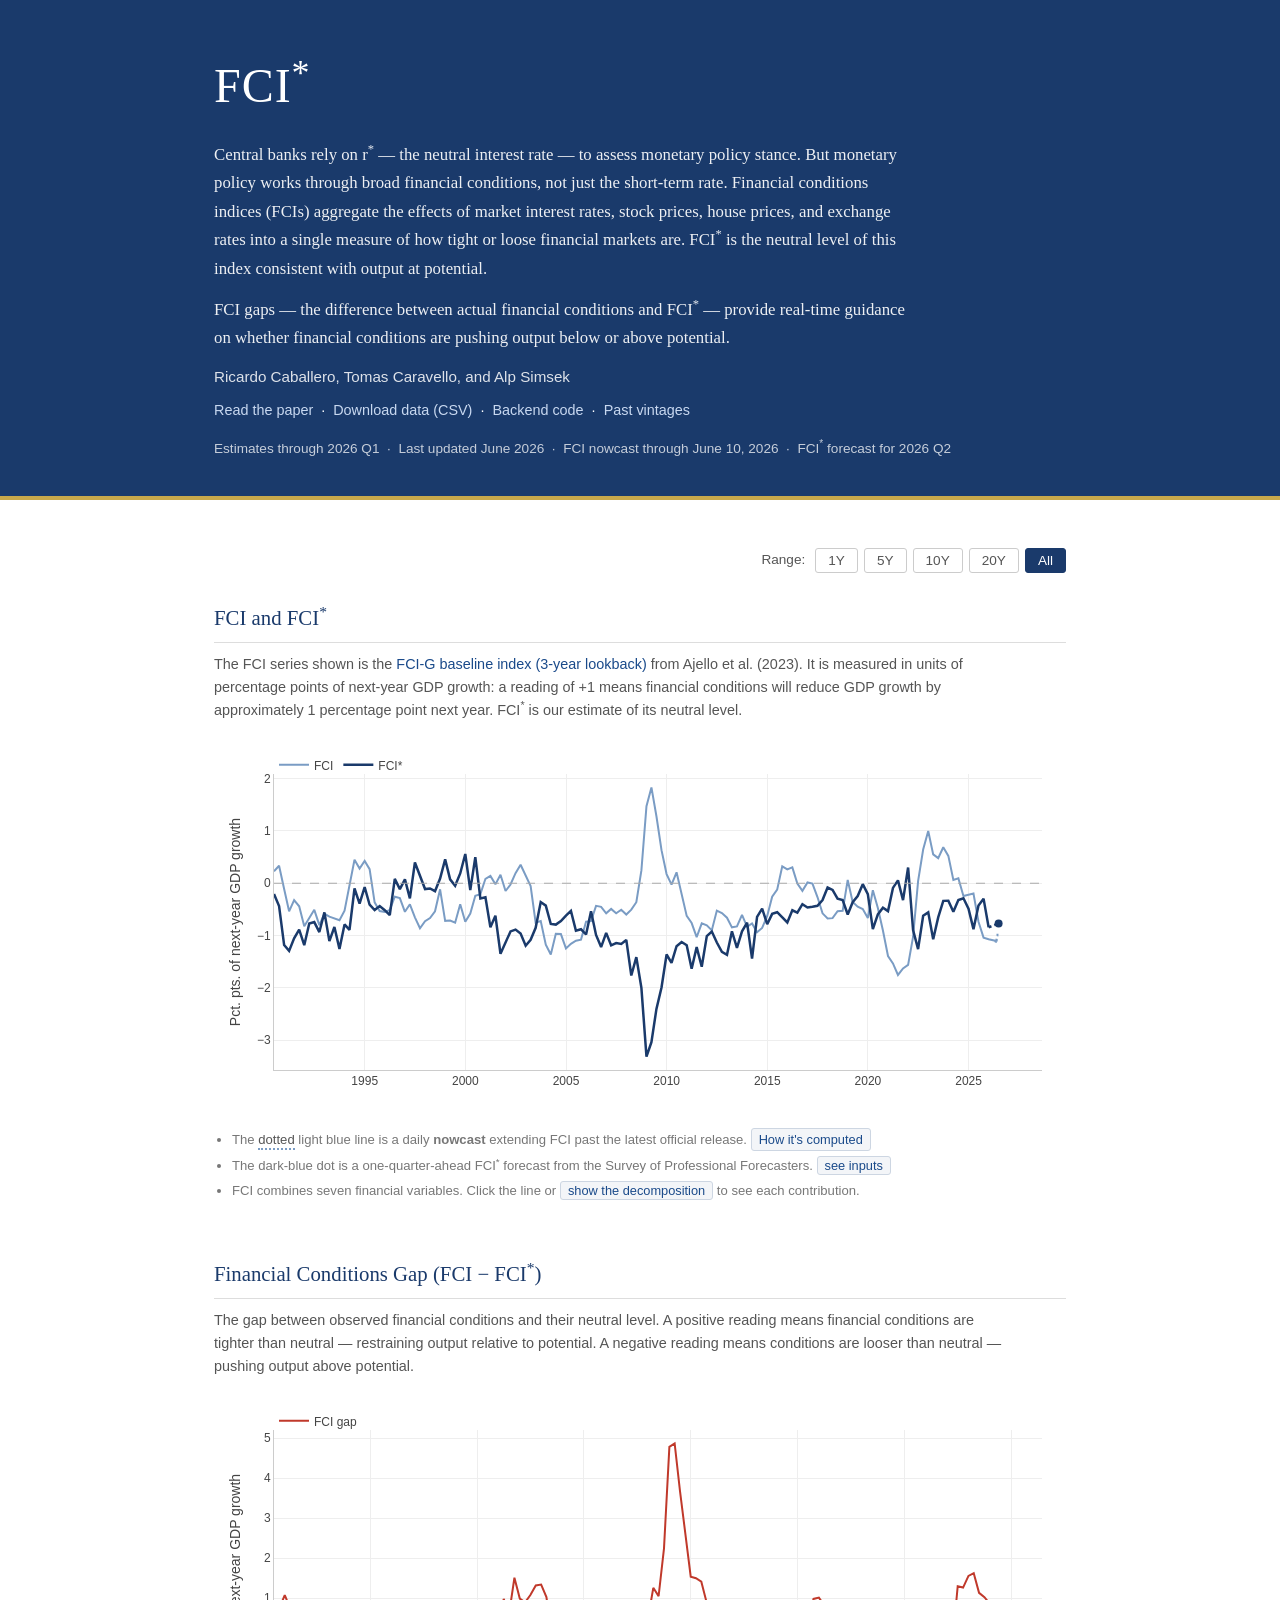
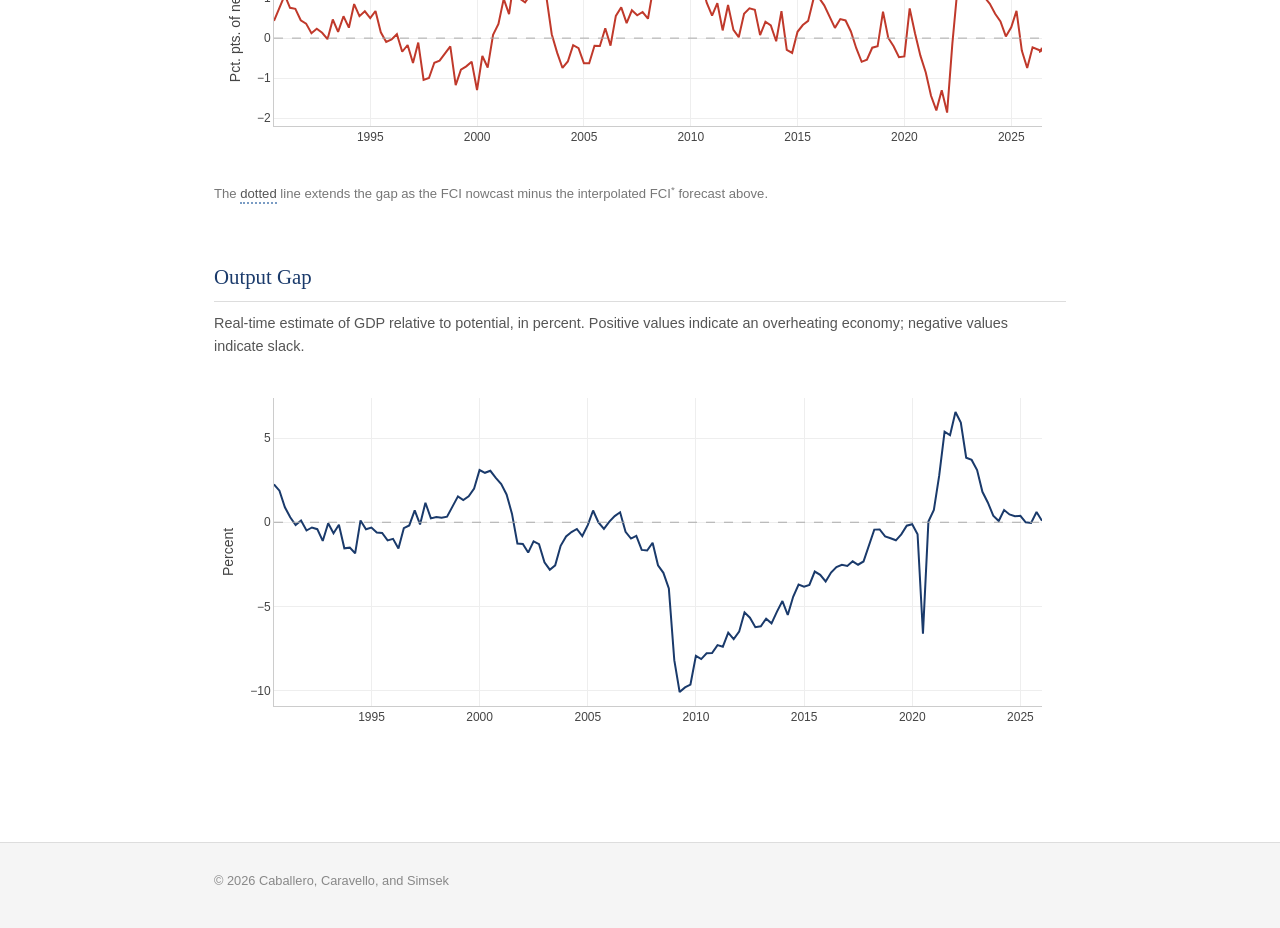
==== frontend/src/index.html @ 3a8e003f "Refine Figure 1 forecast captions - First bullet: 'dotted light blue line' to distinguish it from th" ====
<!DOCTYPE html>
<html lang="en">
<head>
  <meta charset="UTF-8">
  <meta name="viewport" content="width=device-width, initial-scale=1.0">
  <title>FCI* — The Neutral Financial Conditions Index</title>
  <link rel="stylesheet" href="style.css">
  <!-- Plotly.js: loaded from CDN, no install needed -->
  <script src="https://cdn.plot.ly/plotly-2.32.0.min.js"></script>
</head>

<body>

  <!-- ============================================================
       HEADER
       ============================================================ -->
  <header>
    <div class="container">
      <h1>FCI<span class="star">*</span></h1>
      <p class="subtitle">
        Central banks rely on r<span class="star">*</span> — the neutral interest rate — to assess monetary
        policy stance. But monetary policy works through broad financial conditions, not just the short-term
        rate. Financial conditions indices (FCIs) aggregate the effects of market interest rates, stock prices,
        house prices, and exchange rates into a single measure of how tight or loose financial markets are.
        FCI<span class="star">*</span> is the neutral level of this index consistent with output at potential.
      </p>
      <p class="subtitle">
        FCI gaps — the difference between actual financial conditions and FCI<span class="star">*</span> —
        provide real-time guidance on whether financial conditions are pushing output below or above potential.
      </p>
      <p class="header-authors">Ricardo Caballero, Tomas Caravello, and Alp Simsek</p>
      <p class="header-links">
        <a href="FCIstarPublic.pdf" target="_blank">Read the paper</a>
        &nbsp;·&nbsp;
        <a href="../../backend/data/output/fcistar.csv" download>Download data (CSV)</a>
        &nbsp;·&nbsp;
        <a href="https://github.com/alp-simsek/fcistar/tree/main/backend" target="_blank">Backend code</a>
        &nbsp;·&nbsp;
        <a href="https://github.com/alp-simsek/fcistar/tree/main/backend/data/output/vintages" target="_blank">Past vintages</a>
      </p>
      <p class="last-updated">
        Estimates through <span id="last-updated-date">—</span>
        &nbsp;·&nbsp;
        Last updated <span id="last-refreshed-date">—</span>
        &nbsp;·&nbsp;
        FCI nowcast through <span id="nowcast-through-date">—</span><span id="forecast-header" hidden>
        &nbsp;·&nbsp;
        FCI<span class="star">*</span> forecast for <span id="fcistar-forecast-quarter">—</span></span>
      </p>
    </div>
  </header>

  <!-- ============================================================
       CHARTS
       ============================================================ -->
  <main>
    <div class="container">

      <!-- Global date-range control: changes x-axis on all three charts -->
      <nav class="range-buttons" aria-label="Date range">
        <span class="range-label">Range:</span>
        <button type="button" data-years="1">1Y</button>
        <button type="button" data-years="5">5Y</button>
        <button type="button" data-years="10">10Y</button>
        <button type="button" data-years="20">20Y</button>
        <button type="button" data-years="all" class="active">All</button>
      </nav>

      <!-- Chart 1: FCI and FCI* together (main chart) -->
      <section class="chart-section">
        <h2>FCI and FCI<span class="star">*</span></h2>
        <p class="chart-description">
          The FCI series shown is the
          <a href="https://www.federalreserve.gov/econres/notes/feds-notes/a-new-index-to-measure-us-financial-conditions-20230630.html" target="_blank">FCI-G baseline index (3-year lookback)</a>
          from Ajello et al. (2023). It is measured in units of percentage points of next-year GDP growth:
          a reading of +1 means financial conditions will reduce GDP growth by approximately 1 percentage point next year.
          FCI<span class="star">*</span> is our estimate of its neutral level.
        </p>
        <div id="chart-fci-and-star"></div>
        <ul class="chart-note note-line">
          <li>The <span class="dotted-key">dotted</span> light blue line is a daily <strong>nowcast</strong>
            extending FCI past the latest official release. <a href="nowcast.html" class="pill">How it's computed</a></li>
          <li id="forecast-bullet" hidden>The dark-blue dot is a one-quarter-ahead FCI<span class="star">*</span>
            forecast from the Survey of Professional Forecasters.
            <button type="button" class="pill" id="forecast-details-toggle">see inputs</button></li>
          <li>FCI combines seven financial variables. Click the line or
            <button type="button" class="pill inline-toggle" data-view="decomp">show the decomposition</button>
            to see each contribution.</li>
        </ul>
        <p class="chart-note note-line forecast-detail" id="forecast-detail" hidden><span id="forecast-detail-text"></span></p>
        <p class="chart-note note-decomp">Each bar is a variable's contribution to FCI; the nowcast is hatched.
          Click a bar or <button type="button" class="pill inline-toggle" data-view="line">back to FCI &amp; FCI*</button>.</p>
      </section>

      <!-- Chart 2: FCI gap -->
      <section class="chart-section">
        <h2>Financial Conditions Gap (FCI &minus; FCI<span class="star">*</span>)</h2>
        <p class="chart-description">
          The gap between observed financial conditions and their neutral level.
          A positive reading means financial conditions are tighter than neutral
          — restraining output relative to potential. A negative reading means conditions are
          looser than neutral — pushing output above potential.
        </p>
        <div id="chart-fci-gap"></div>
        <p class="chart-note">
          The <span class="dotted-key">dotted</span> line extends the gap as the FCI nowcast minus the
          interpolated FCI<span class="star">*</span> forecast above.
        </p>
      </section>

      <!-- Chart 3: Output gap -->
      <section class="chart-section">
        <h2>Output Gap</h2>
        <p class="chart-description">
          Real-time estimate of GDP relative to potential, in percent.
          Positive values indicate an overheating economy; negative values indicate slack.
        </p>
        <div id="chart-ygap"></div>
      </section>

    </div>
  </main>

  <!-- ============================================================
       FOOTER
       ============================================================ -->
  <footer>
    <div class="container">
      <p class="footer-note">© 2026 Caballero, Caravello, and Simsek</p>
    </div>
  </footer>

  <!-- main.js: loads the data and draws the charts -->
  <script src="main.js"></script>

</body>
</html>
---- frontend/src/style.css ----
/* =============================================================
   FCI* Website — Stylesheet
   Design reference: NY Fed r-star page (clean, academic, minimal)
   ============================================================= */


/* -------------------------------------------------------------
   1. RESET & BASE
   A browser applies its own default styles before your CSS runs.
   This section overrides the worst offenders for consistency.
   ------------------------------------------------------------- */
*, *::before, *::after {
  box-sizing: border-box;   /* padding counts inside width, not outside */
  margin: 0;
  padding: 0;
}

body {
  font-family: Georgia, 'Times New Roman', serif;
  font-size: 16px;
  line-height: 1.6;
  color: #222;
  background-color: #fff;
}

a {
  color: #1a4a8a;
  text-decoration: none;
}

a:hover {
  text-decoration: underline;
}


/* -------------------------------------------------------------
   2. LAYOUT
   .container centers content and caps its width so long lines
   don't stretch uncomfortably on wide monitors.
   ------------------------------------------------------------- */
.container {
  max-width: 900px;
  margin: 0 auto;
  padding: 0 24px;
}


/* -------------------------------------------------------------
   3. SUPERSCRIPT STAR
   The * in FCI* should look like a superscript but slightly
   larger than the default <sup> tag, which tends to look tiny.
   ------------------------------------------------------------- */
.star {
  font-size: 0.75em;
  vertical-align: super;
  line-height: 0;   /* prevents the superscript from pushing line height up */
}


/* -------------------------------------------------------------
   4. HEADER
   ------------------------------------------------------------- */
header {
  background-color: #1a3a6b;
  color: #fff;
  padding: 48px 0 36px;
  border-bottom: 4px solid #c8a84b;   /* gold accent line */
}

header h1 {
  font-size: 3rem;
  font-weight: normal;
  letter-spacing: 0.02em;
  margin-bottom: 16px;
}

header .subtitle {
  font-size: 1.05rem;
  line-height: 1.7;
  max-width: 700px;
  opacity: 0.92;
  margin-bottom: 12px;
}

header .subtitle:last-of-type {
  margin-bottom: 20px;
}

header .header-authors {
  font-size: 0.95rem;
  font-family: 'Helvetica Neue', Arial, sans-serif;
  opacity: 0.85;
  margin-bottom: 10px;
}

header .header-links {
  font-size: 0.9rem;
  font-family: 'Helvetica Neue', Arial, sans-serif;
  margin-bottom: 16px;
}

header .header-links a {
  color: #c8d8f0;
}

header .header-links a:hover {
  color: #fff;
  text-decoration: underline;
}

header .last-updated {
  font-size: 0.85rem;
  font-family: 'Helvetica Neue', Arial, sans-serif;
  opacity: 0.75;
}


/* -------------------------------------------------------------
   5. CHART SECTIONS
   ------------------------------------------------------------- */
main {
  padding: 48px 0 32px;
}

.range-buttons {
  display: flex;
  align-items: center;
  gap: 6px;
  justify-content: flex-end;
  margin-bottom: 28px;
  font-family: 'Helvetica Neue', Arial, sans-serif;
}

.range-buttons .range-label {
  font-size: 0.85rem;
  color: #555;
  margin-right: 4px;
}

.range-buttons button {
  appearance: none;
  background: #fff;
  border: 1px solid #ccc;
  color: #555;
  padding: 4px 12px;
  font-size: 0.85rem;
  font-family: inherit;
  cursor: pointer;
  border-radius: 3px;
  transition: background-color 0.15s, border-color 0.15s, color 0.15s;
}

.range-buttons button:hover {
  background: #f0f0f0;
}

.range-buttons button.active {
  background: #1a3a6b;
  border-color: #1a3a6b;
  color: #fff;
}

.chart-section {
  margin-bottom: 56px;
}

.chart-section h2 {
  font-size: 1.3rem;
  font-weight: normal;
  color: #1a3a6b;
  border-bottom: 1px solid #ddd;
  padding-bottom: 8px;
  margin-bottom: 10px;
}

.chart-description {
  font-size: 0.9rem;
  color: #555;
  margin-bottom: 16px;
  max-width: 800px;
  font-family: 'Helvetica Neue', Arial, sans-serif;
  line-height: 1.6;
}

.chart-description a {
  color: #1a4a8a;
}

/* Small caption under a chart (e.g. explaining the dotted nowcast line) */
.chart-note {
  font-size: 0.82rem;
  color: #777;
  margin-top: 10px;
  max-width: 800px;
  font-family: 'Helvetica Neue', Arial, sans-serif;
  line-height: 1.5;
}
ul.chart-note { padding-left: 18px; }
ul.chart-note li { margin-bottom: 5px; }
.chart-note a { color: #1a4a8a; }
.dotted-key {
  border-bottom: 2px dotted #7a9cc4;
  padding-bottom: 1px;
  color: #555;
}

/* Small inline "pill" used for caption links/buttons (How it's computed, decomposition toggle,
   Back to FCI*) so every clickable caption action looks the same — a colored box, not an arrow. */
.pill {
  appearance: none;
  display: inline-block;
  background: #f3f5f8;
  border: 1px solid #cdd6e2;
  color: #1a4a8a;
  padding: 1px 7px;
  font-size: 0.8rem;
  font-family: inherit;
  border-radius: 3px;
  cursor: pointer;
  white-space: nowrap;
  text-decoration: none;
  vertical-align: baseline;
}
.pill:hover { background: #e7edf5; }
.back-nav { margin: 0 0 28px; }

/* Swap the Figure 1 caption note between the line and decomposition views */
.note-decomp { display: none; }
body.decomp-on .note-line { display: none; }
body.decomp-on .note-decomp { display: block; }

/* Inline "see inputs" reveal under Figure 1 — the SPF forecast detail box */
.forecast-detail {
  background: #f3f5f8;
  border-left: 3px solid #1a4a8a;
  padding: 8px 12px;
  border-radius: 3px;
  margin-top: 8px;
}

/* The chart div itself — Plotly will size the chart inside this */
#chart-fci-gap,
#chart-fci-and-star,
#chart-ygap {
  width: 100%;
  height: 380px;
}


/* -------------------------------------------------------------
   6. FOOTER
   ------------------------------------------------------------- */
footer {
  background-color: #f5f5f5;
  border-top: 1px solid #ddd;
  padding: 28px 0;
  font-family: 'Helvetica Neue', Arial, sans-serif;
  font-size: 0.875rem;
  color: #555;
}

footer p {
  margin-bottom: 8px;
}

footer a {
  color: #1a4a8a;
}

.footer-note {
  color: #888;
  font-size: 0.8rem;
}
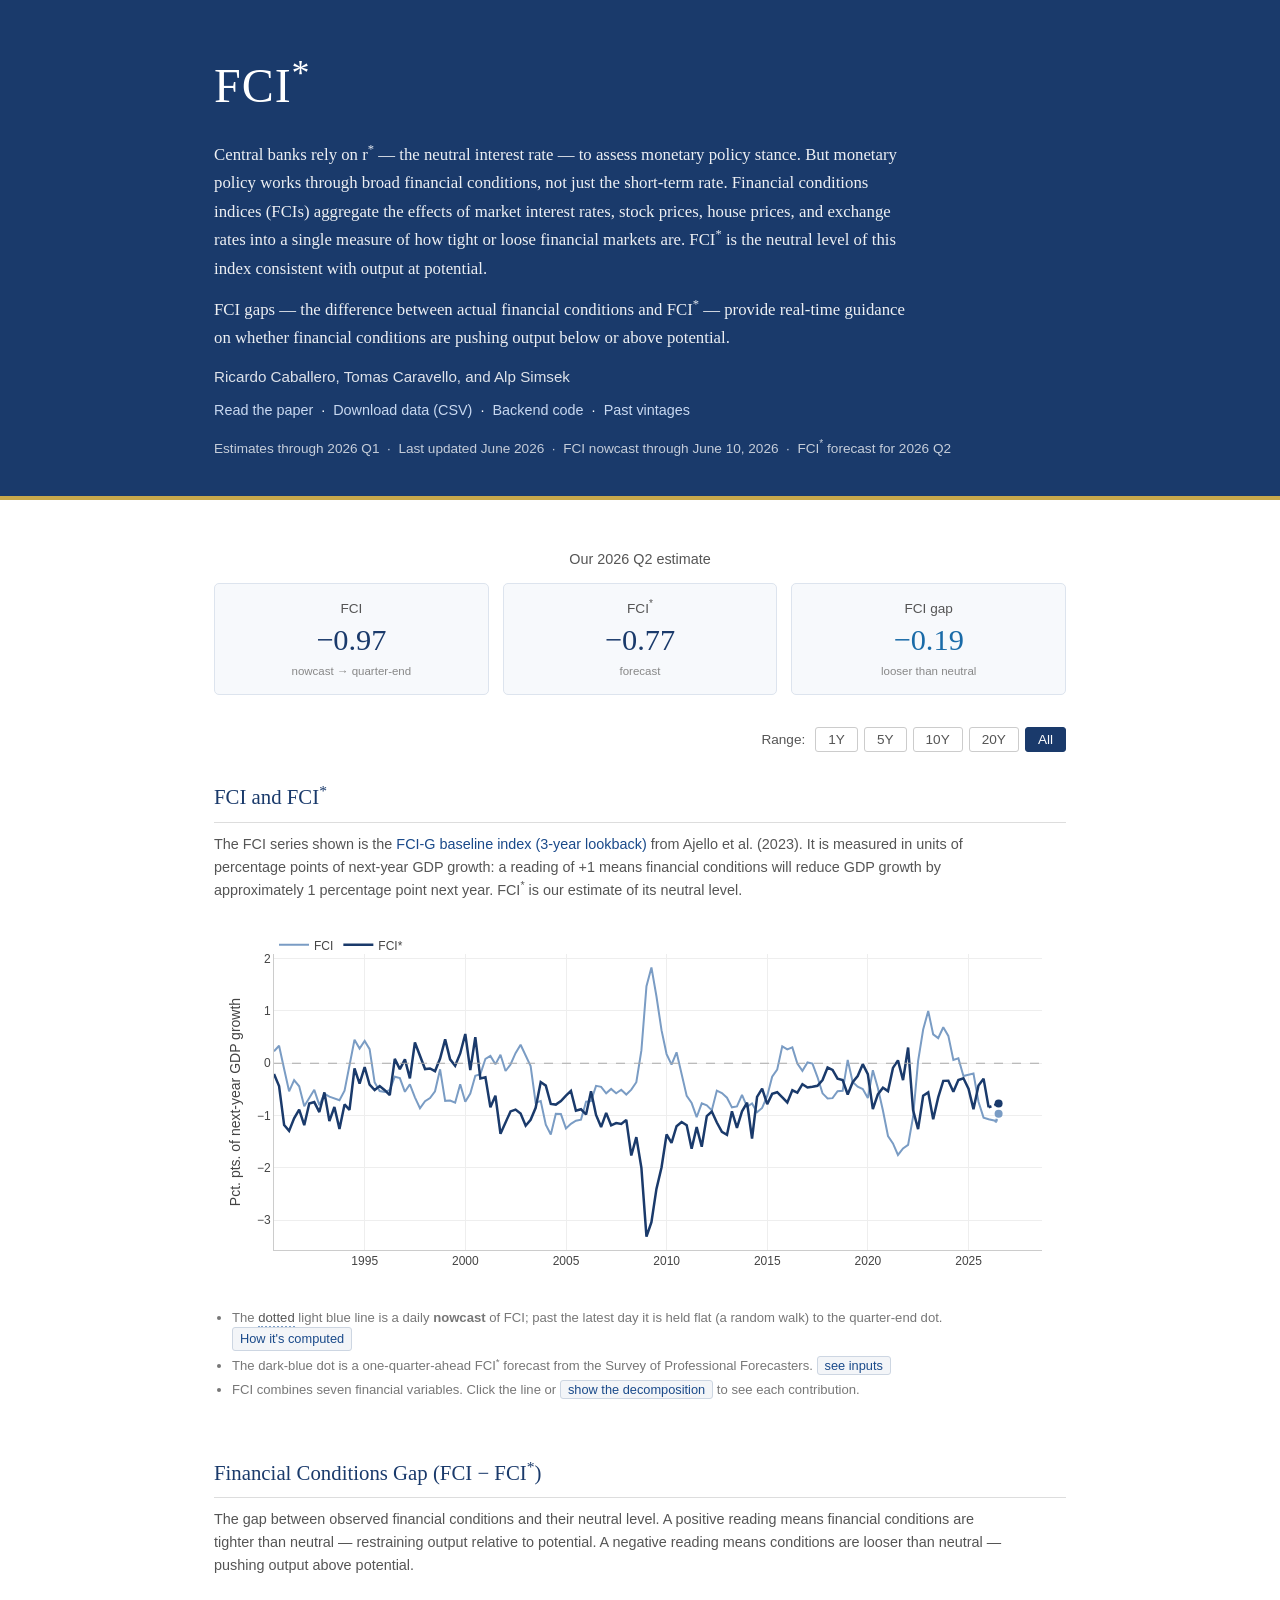
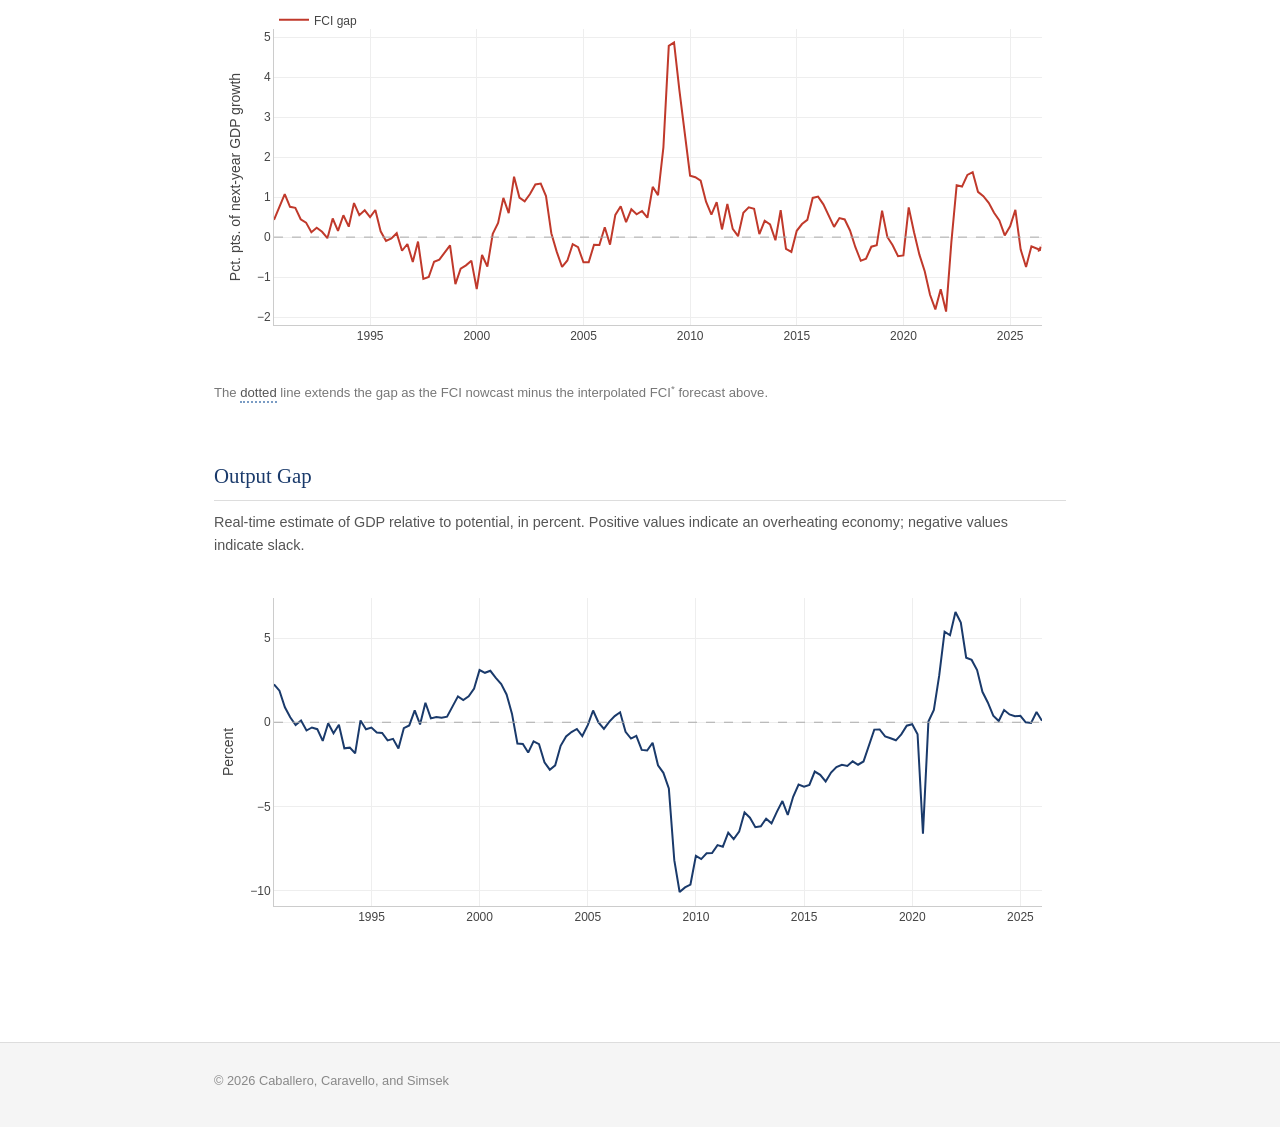
==== commit be084721: "Add quarter-end summary boxes + carry FCI flat to quarter-end Coauthor request: three summary cards " ====
--- a/frontend/src/index.html
+++ b/frontend/src/index.html
@@ -56,6 +56,28 @@
   <main>
     <div class="container">
 
+      <!-- Quarter-end estimate summary cards (shown when a forecast exists) -->
+      <section class="summary-cards" id="summary-cards" hidden>
+        <p class="summary-title">Our <span id="summary-quarter">—</span> estimate</p>
+        <div class="cards">
+          <div class="card">
+            <div class="card-label">FCI</div>
+            <div class="card-value" id="card-fci">—</div>
+            <div class="card-sub">nowcast → quarter-end</div>
+          </div>
+          <div class="card">
+            <div class="card-label">FCI<span class="star">*</span></div>
+            <div class="card-value" id="card-fcistar">—</div>
+            <div class="card-sub">forecast</div>
+          </div>
+          <div class="card">
+            <div class="card-label">FCI gap</div>
+            <div class="card-value" id="card-gap">—</div>
+            <div class="card-sub" id="card-gap-sub">—</div>
+          </div>
+        </div>
+      </section>
+
       <!-- Global date-range control: changes x-axis on all three charts -->
       <nav class="range-buttons" aria-label="Date range">
         <span class="range-label">Range:</span>
@@ -78,8 +100,9 @@
         </p>
         <div id="chart-fci-and-star"></div>
         <ul class="chart-note note-line">
-          <li>The <span class="dotted-key">dotted</span> light blue line is a daily <strong>nowcast</strong>
-            extending FCI past the latest official release. <a href="nowcast.html" class="pill">How it's computed</a></li>
+          <li>The <span class="dotted-key">dotted</span> light blue line is a daily <strong>nowcast</strong> of FCI;
+            past the latest day it is held flat (a random walk) to the quarter-end dot.
+            <a href="nowcast.html" class="pill">How it's computed</a></li>
           <li id="forecast-bullet" hidden>The dark-blue dot is a one-quarter-ahead FCI<span class="star">*</span>
             forecast from the Survey of Professional Forecasters.
             <button type="button" class="pill" id="forecast-details-toggle">see inputs</button></li>
--- a/frontend/src/style.css
+++ b/frontend/src/style.css
@@ -229,6 +229,40 @@
 body.decomp-on .note-line { display: none; }
 body.decomp-on .note-decomp { display: block; }
 
+/* Summary cards: quarter-end estimate for FCI / FCI* / FCI gap */
+.summary-cards { margin-bottom: 32px; }
+.summary-title {
+  font-family: 'Helvetica Neue', Arial, sans-serif;
+  font-size: 0.9rem;
+  color: #555;
+  text-align: center;
+  margin-bottom: 12px;
+}
+.cards { display: flex; gap: 14px; }
+.card {
+  flex: 1;
+  background: #f7f9fc;
+  border: 1px solid #dde4ee;
+  border-radius: 5px;
+  padding: 14px 16px;
+  text-align: center;
+}
+.card-label {
+  font-family: 'Helvetica Neue', Arial, sans-serif;
+  font-size: 0.85rem;
+  color: #555;
+  margin-bottom: 4px;
+}
+.card-value { font-size: 1.9rem; color: #1a3a6b; line-height: 1.1; }
+.card-value.gap-loose { color: #1a6ba8; }   /* below neutral — looser */
+.card-value.gap-tight { color: #c0392b; }   /* above neutral — tighter */
+.card-sub {
+  font-family: 'Helvetica Neue', Arial, sans-serif;
+  font-size: 0.72rem;
+  color: #888;
+  margin-top: 5px;
+}
+
 /* Inline "see inputs" reveal under Figure 1 — the SPF forecast detail box */
 .forecast-detail {
   background: #f3f5f8;
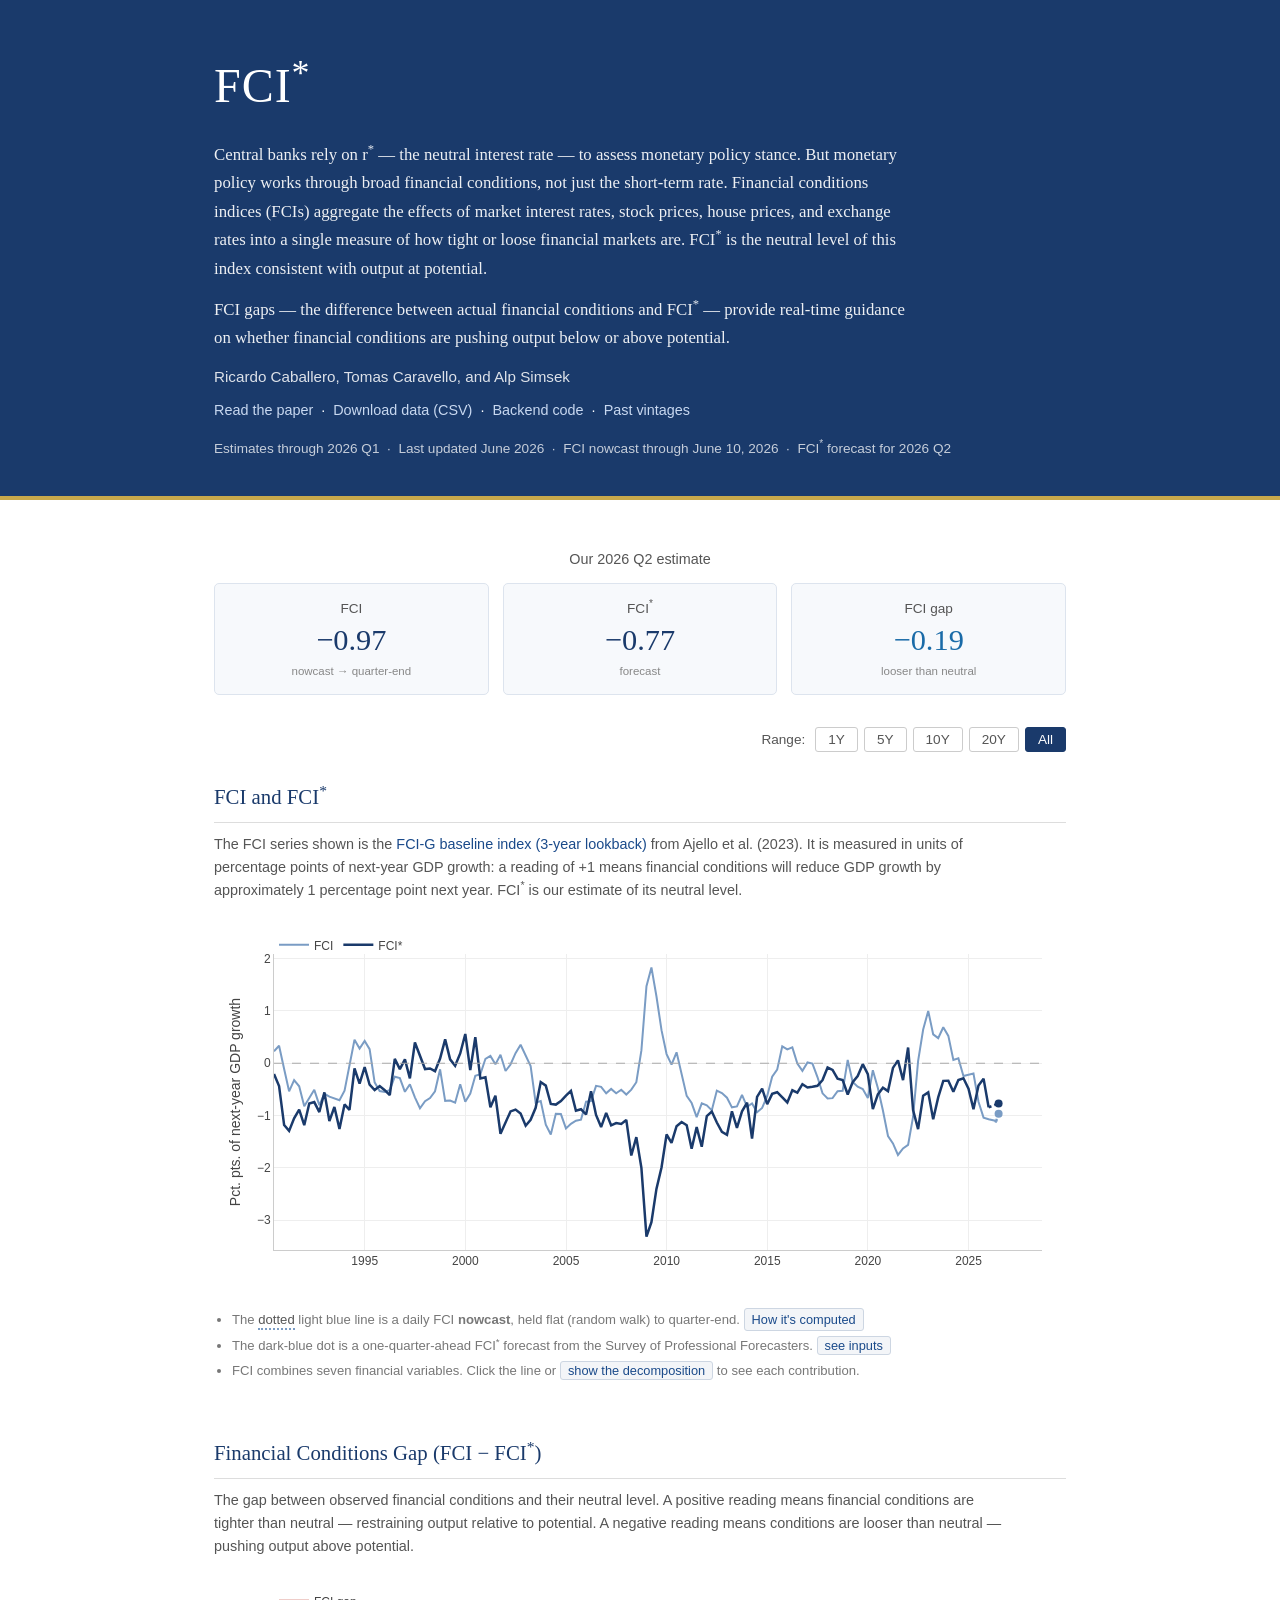
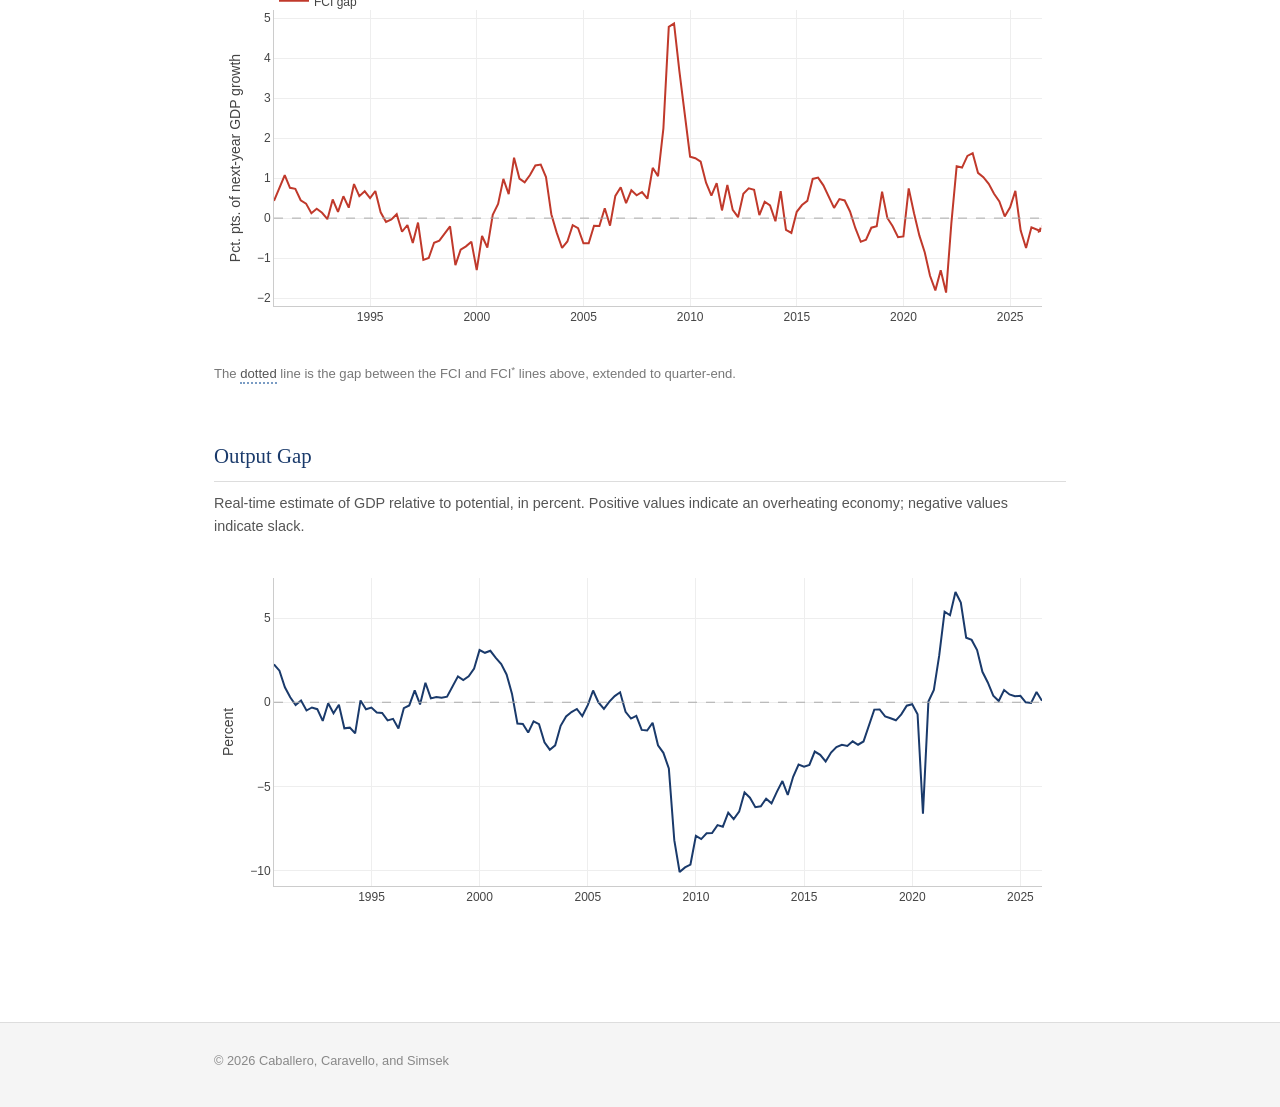
==== commit 83f39e63: "Trim forecast captions - Figure 1 first bullet: shorten the FCI nowcast / flat-to-quarter-end   line" ====
--- a/frontend/src/index.html
+++ b/frontend/src/index.html
@@ -100,9 +100,8 @@
         </p>
         <div id="chart-fci-and-star"></div>
         <ul class="chart-note note-line">
-          <li>The <span class="dotted-key">dotted</span> light blue line is a daily <strong>nowcast</strong> of FCI;
-            past the latest day it is held flat (a random walk) to the quarter-end dot.
-            <a href="nowcast.html" class="pill">How it's computed</a></li>
+          <li>The <span class="dotted-key">dotted</span> light blue line is a daily FCI <strong>nowcast</strong>,
+            held flat (random walk) to quarter-end. <a href="nowcast.html" class="pill">How it's computed</a></li>
           <li id="forecast-bullet" hidden>The dark-blue dot is a one-quarter-ahead FCI<span class="star">*</span>
             forecast from the Survey of Professional Forecasters.
             <button type="button" class="pill" id="forecast-details-toggle">see inputs</button></li>
@@ -126,8 +125,8 @@
         </p>
         <div id="chart-fci-gap"></div>
         <p class="chart-note">
-          The <span class="dotted-key">dotted</span> line extends the gap as the FCI nowcast minus the
-          interpolated FCI<span class="star">*</span> forecast above.
+          The <span class="dotted-key">dotted</span> line is the gap between the FCI and
+          FCI<span class="star">*</span> lines above, extended to quarter-end.
         </p>
       </section>
 
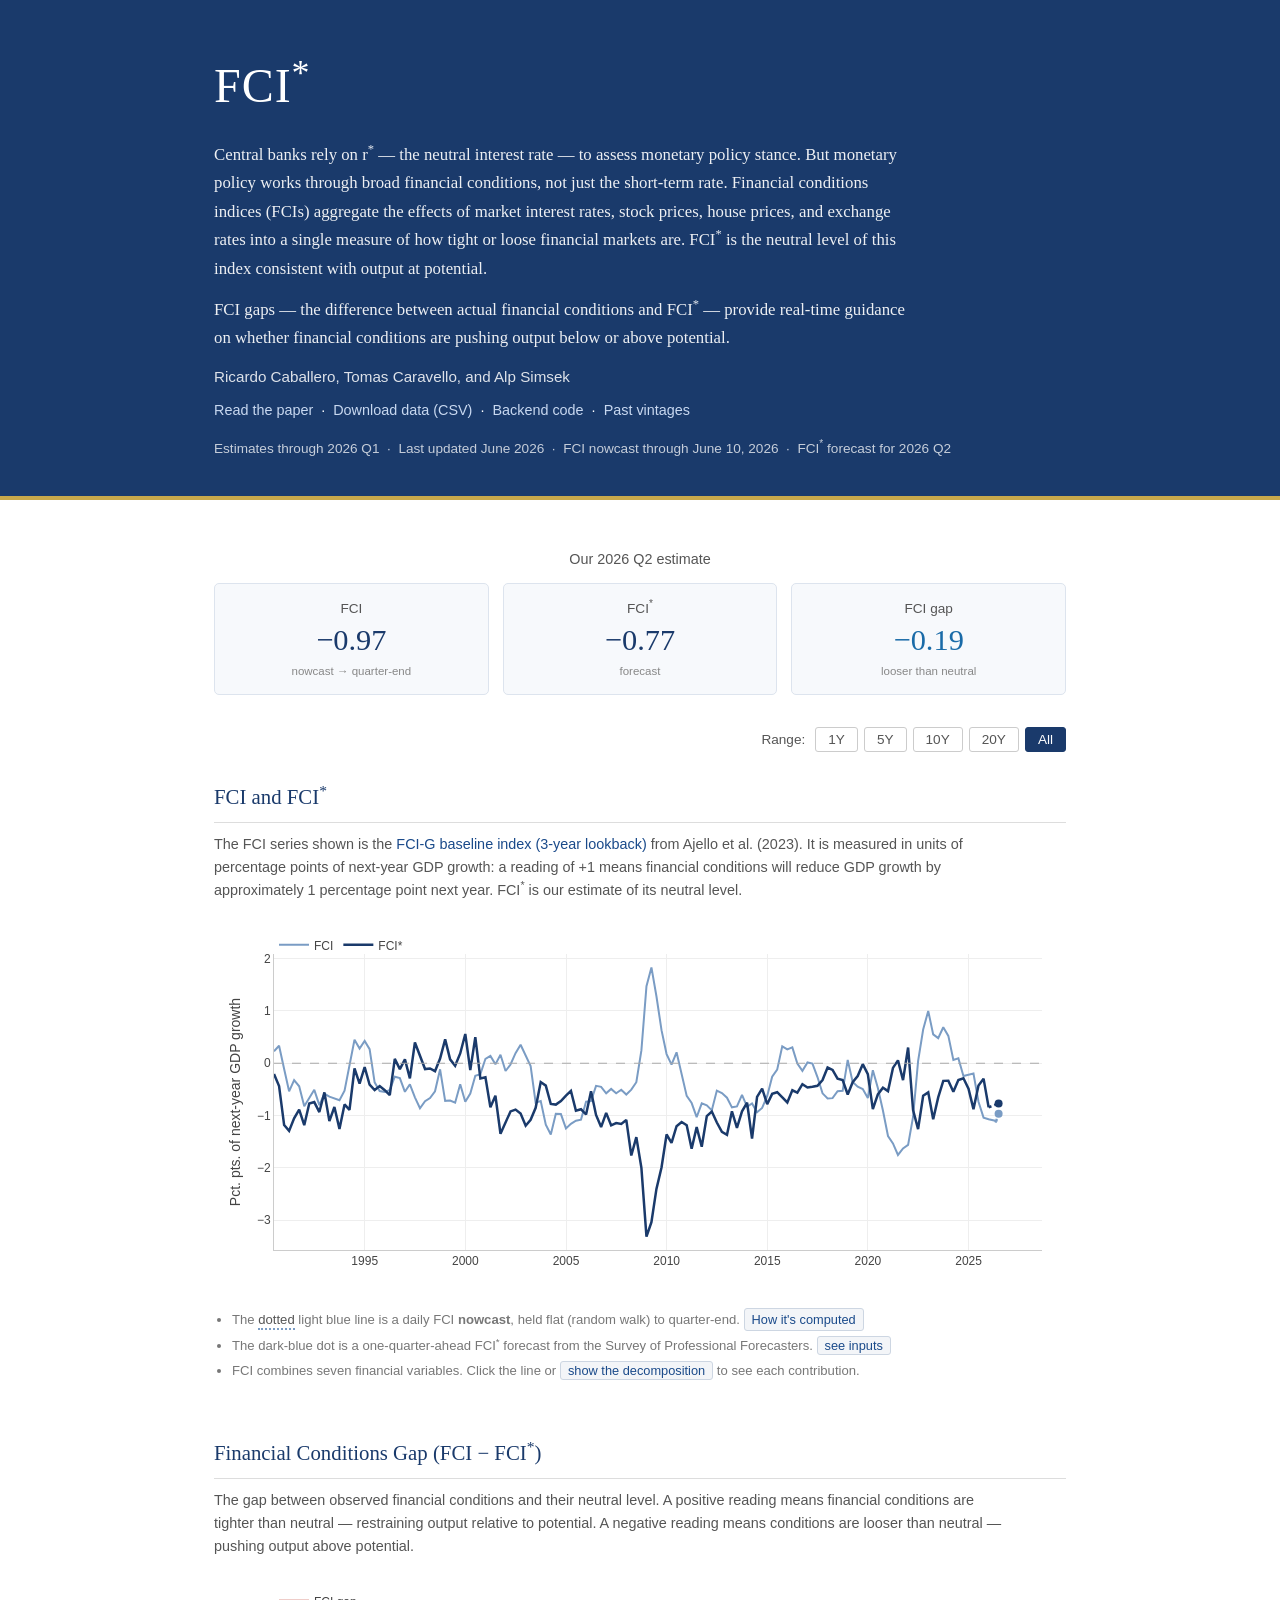
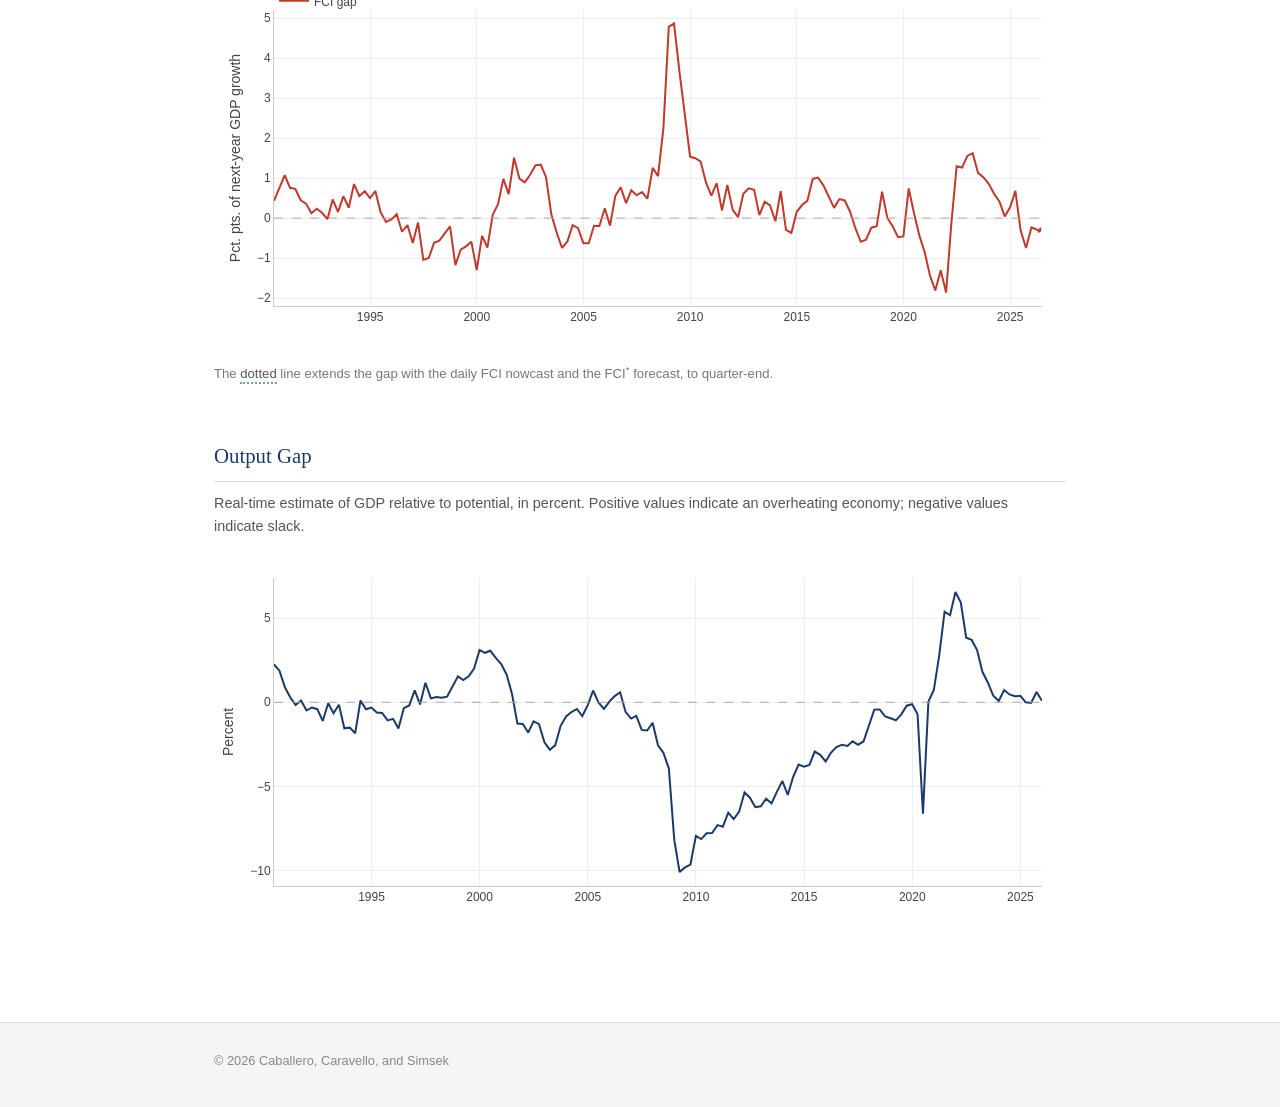
==== commit a0f3c444: "Clearer Figure 2 caption Replace the cryptic 'gap between the FCI and FCI* lines above' with the dir" ====
--- a/frontend/src/index.html
+++ b/frontend/src/index.html
@@ -125,8 +125,8 @@
         </p>
         <div id="chart-fci-gap"></div>
         <p class="chart-note">
-          The <span class="dotted-key">dotted</span> line is the gap between the FCI and
-          FCI<span class="star">*</span> lines above, extended to quarter-end.
+          The <span class="dotted-key">dotted</span> line extends the gap with the daily FCI nowcast and the
+          FCI<span class="star">*</span> forecast, to quarter-end.
         </p>
       </section>
 
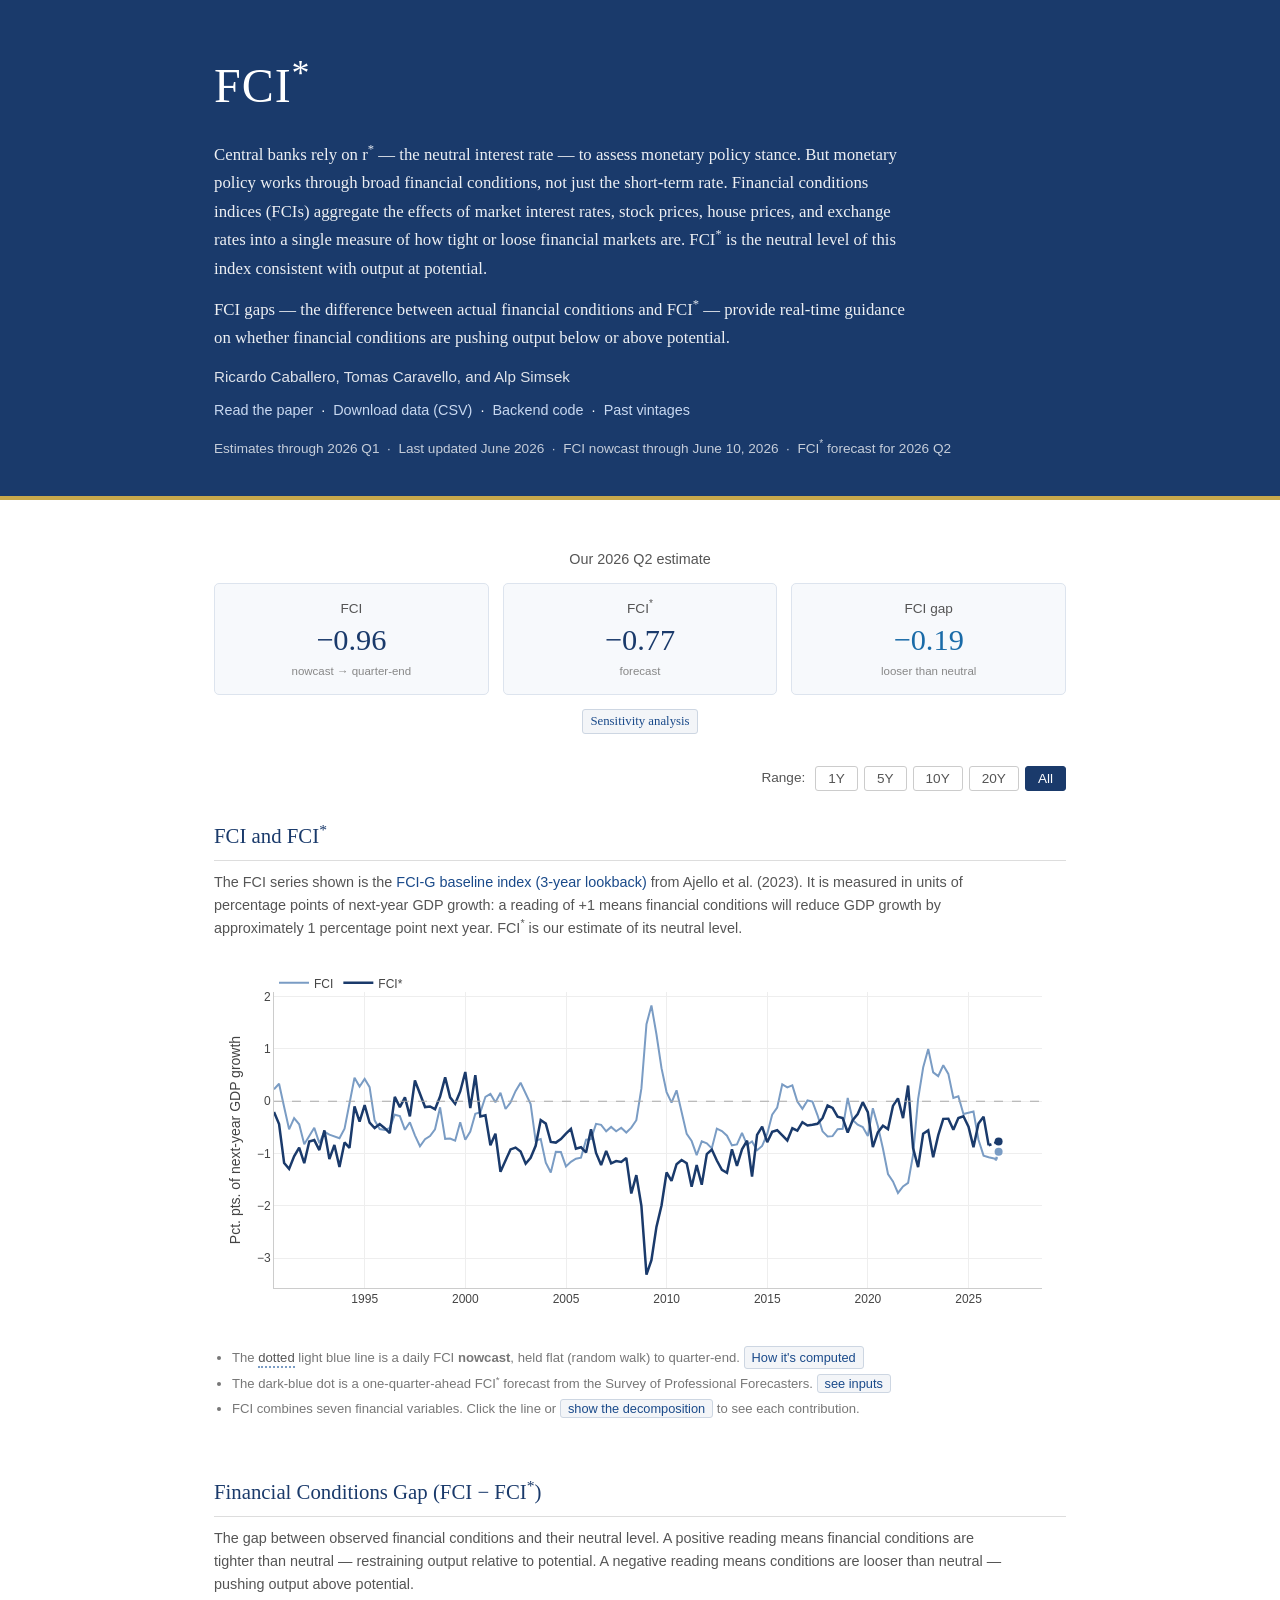
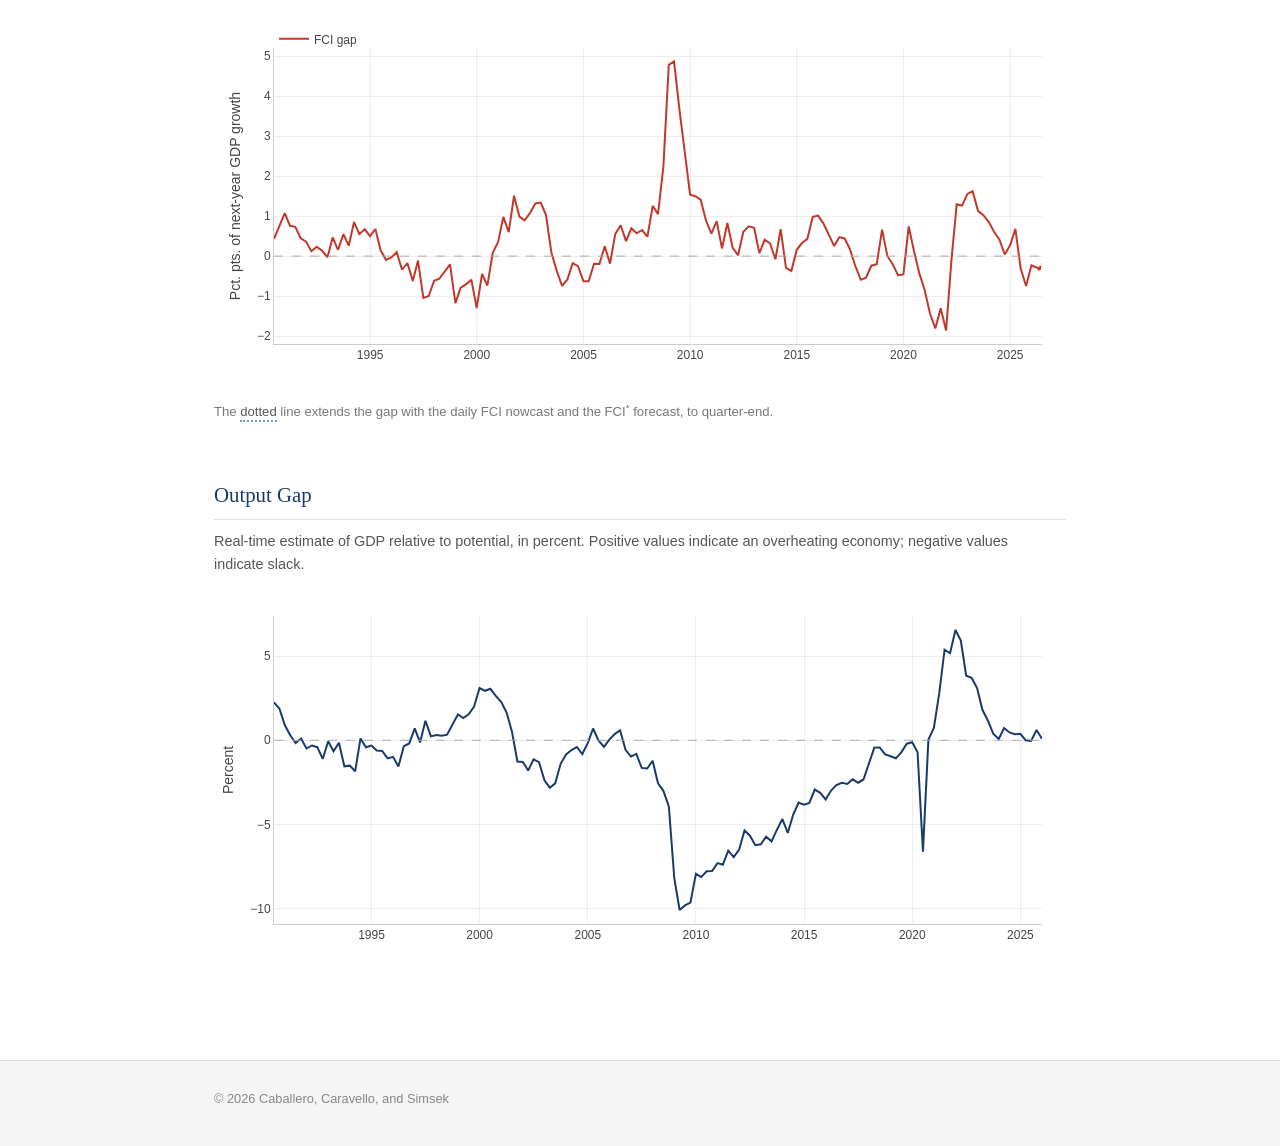
==== commit d948cac7: "Add FCI* sensitivity analysis (SPF 25/50/75 percentiles) Coauthor request: a 'Sensitivity analysis' " ====
--- a/frontend/src/index.html
+++ b/frontend/src/index.html
@@ -76,6 +76,7 @@
             <div class="card-sub" id="card-gap-sub">—</div>
           </div>
         </div>
+        <p class="summary-link"><a href="sensitivity.html" class="pill">Sensitivity analysis</a></p>
       </section>
 
       <!-- Global date-range control: changes x-axis on all three charts -->
--- a/frontend/src/style.css
+++ b/frontend/src/style.css
@@ -263,6 +263,23 @@
   margin-top: 5px;
 }
 
+.summary-link { text-align: center; margin-top: 12px; }
+
+/* Sensitivity page table (3x3 FCI* over SPF percentiles) */
+.sens-table {
+  border-collapse: collapse;
+  margin: 4px auto 0;
+  font-family: 'Helvetica Neue', Arial, sans-serif;
+}
+.sens-table th, .sens-table td { border: 1px solid #dde4ee; padding: 8px 16px; text-align: center; }
+.sens-table .corner { border: none; background: #fff; }
+.sens-table th { background: #f0f3f8; color: #333; font-weight: normal; font-size: 0.85rem; }
+.sens-table .grouphdr { background: #1a3a6b; color: #fff; font-size: 0.85rem; }
+.sens-table .grouphdr.rot { writing-mode: vertical-rl; transform: rotate(180deg); white-space: nowrap; }
+.sens-table .pctval { display: block; font-size: 0.72rem; color: #888; }
+.sens-table td.cell { font-size: 1.05rem; color: #1a3a6b; }
+.sens-table td.center { box-shadow: inset 0 0 0 2px #1a3a6b; font-weight: bold; }
+
 /* Inline "see inputs" reveal under Figure 1 — the SPF forecast detail box */
 .forecast-detail {
   background: #f3f5f8;
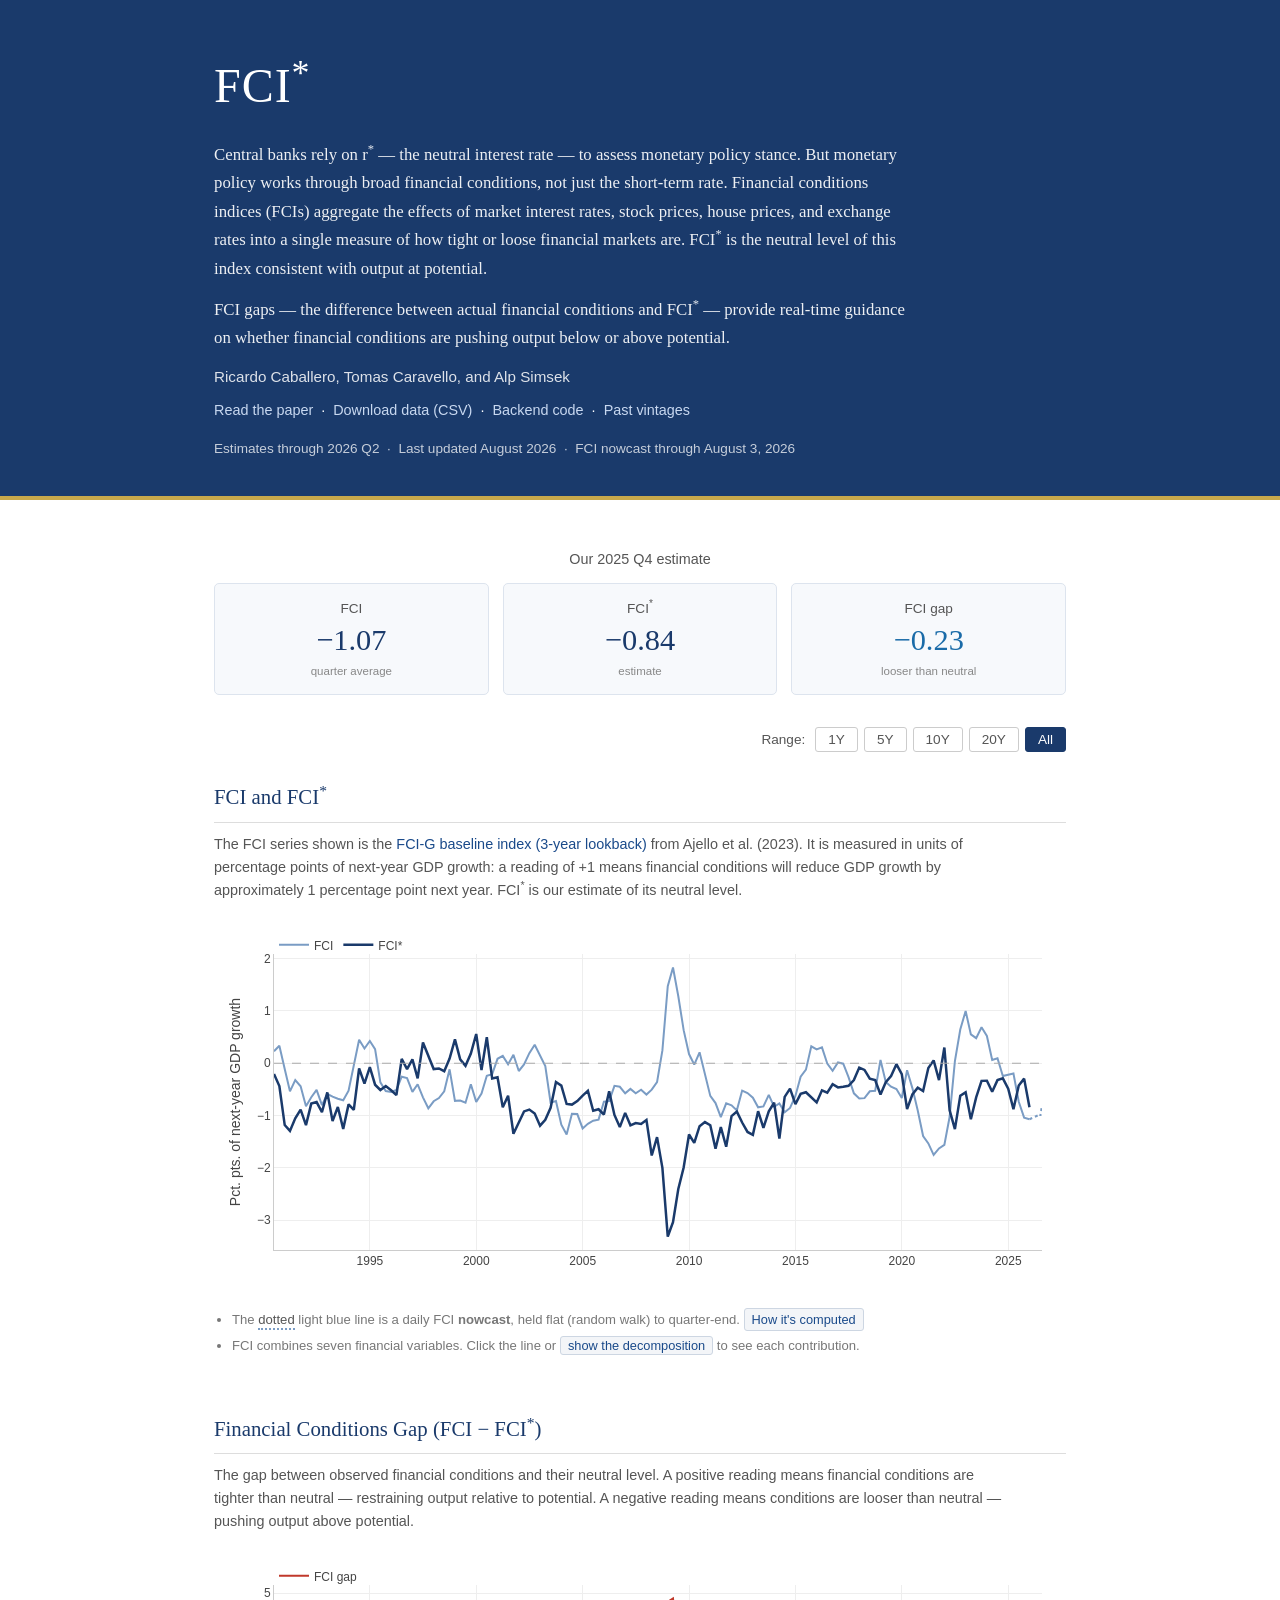
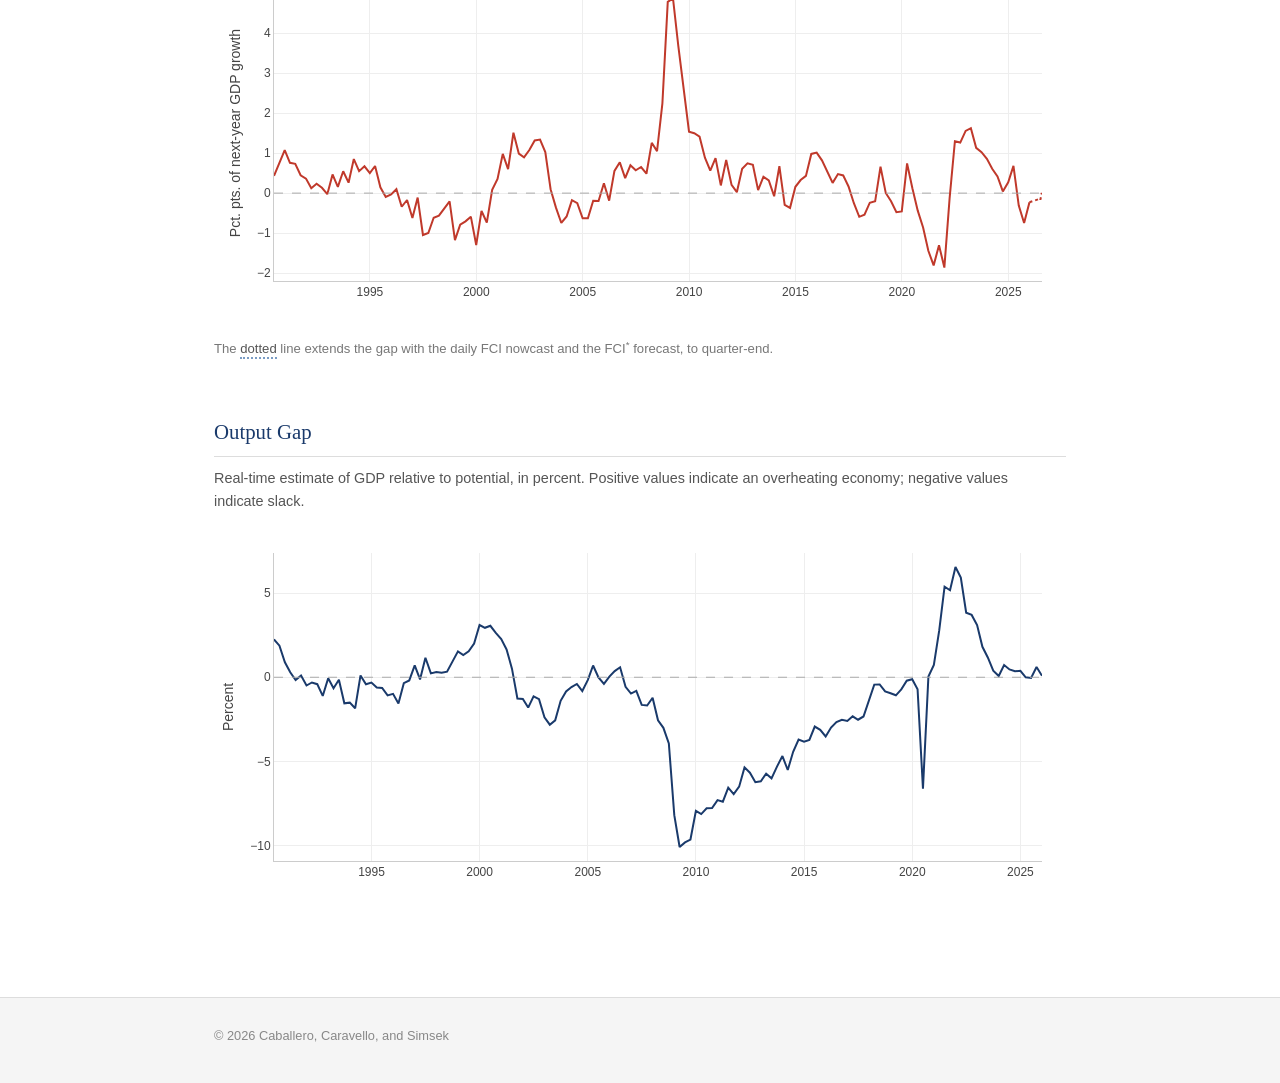
==== commit 22f41037: "Fix superseded FCI* forecast overwriting the actual estimate on the site The monthly estimation cron" ====
--- a/frontend/src/index.html
+++ b/frontend/src/index.html
@@ -63,12 +63,12 @@
           <div class="card">
             <div class="card-label">FCI</div>
             <div class="card-value" id="card-fci">—</div>
-            <div class="card-sub">nowcast → quarter-end</div>
+            <div class="card-sub" id="card-fci-sub">nowcast → quarter-end</div>
           </div>
           <div class="card">
             <div class="card-label">FCI<span class="star">*</span></div>
             <div class="card-value" id="card-fcistar">—</div>
-            <div class="card-sub">forecast</div>
+            <div class="card-sub" id="card-fcistar-sub">forecast</div>
           </div>
           <div class="card">
             <div class="card-label">FCI gap</div>
@@ -76,7 +76,7 @@
             <div class="card-sub" id="card-gap-sub">—</div>
           </div>
         </div>
-        <p class="summary-link"><a href="sensitivity.html" class="pill">Sensitivity analysis</a></p>
+        <p class="summary-link" id="summary-link"><a href="sensitivity.html" class="pill">Sensitivity analysis</a></p>
       </section>
 
       <!-- Global date-range control: changes x-axis on all three charts -->
@@ -110,7 +110,7 @@
             <button type="button" class="pill inline-toggle" data-view="decomp">show the decomposition</button>
             to see each contribution.</li>
         </ul>
-        <p class="chart-note note-line forecast-detail" id="forecast-detail" hidden><span id="forecast-detail-text"></span></p>
+        <p class="chart-note note-line forecast-detail" id="forecast-detail" hidden><span id="forecast-detail-text"></span> <a href="sensitivity.html" class="pill">Sensitivity analysis</a></p>
         <p class="chart-note note-decomp">Each bar is a variable's contribution to FCI; the nowcast is hatched.
           Click a bar or <button type="button" class="pill inline-toggle" data-view="line">back to FCI &amp; FCI*</button>.</p>
       </section>
